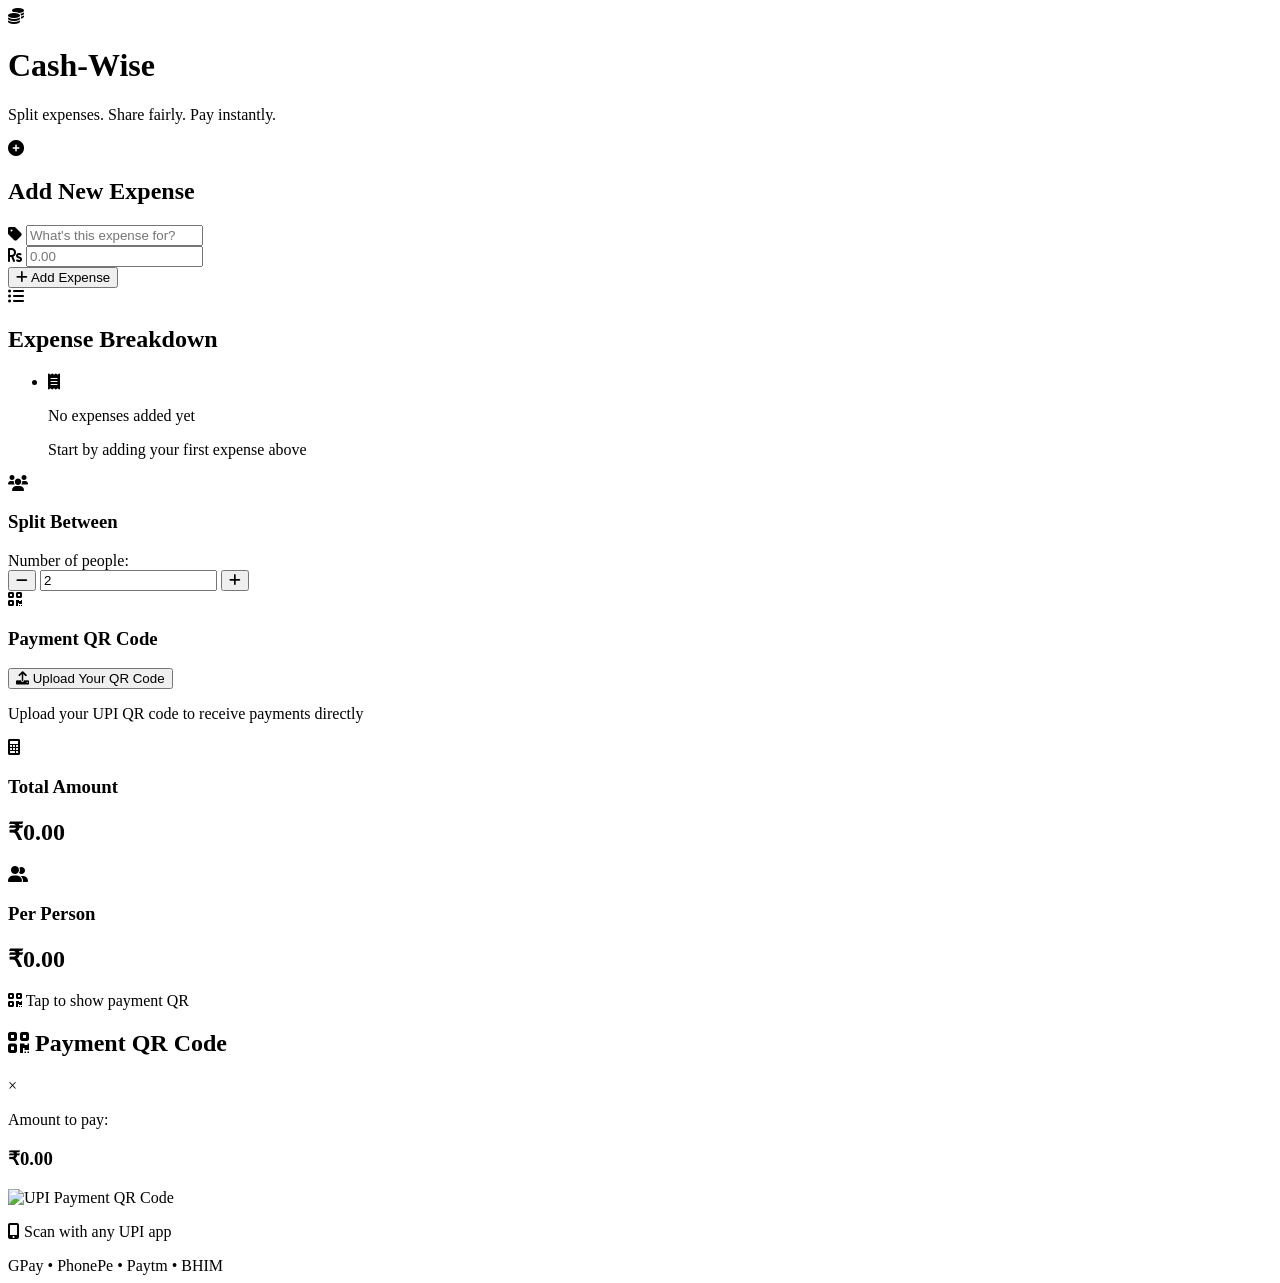
==== index.html @ 42c5b745 "Create index.html" ====
<!DOCTYPE html>
<html lang="en">
<head>
    <meta charset="UTF-8">
    <meta name="viewport" content="width=device-width, initial-scale=1.0">
    <title>Cash-Wise - Money Split App</title>
    <link rel="stylesheet" href="style.css">
    <link href="https://cdnjs.cloudflare.com/ajax/libs/font-awesome/6.0.0/css/all.min.css" rel="stylesheet">
</head>
<body>
    <div class="app-container">
        <header>
            <div class="logo">
                <i class="fas fa-coins"></i>
                <h1>Cash-Wise</h1>
            </div>
            <p class="tagline">Split expenses. Share fairly. Pay instantly.</p>
        </header>

        <section class="input-section">
            <div class="section-header">
                <i class="fas fa-plus-circle"></i>
                <h2>Add New Expense</h2>
            </div>
            <div class="input-card">
                <div class="input-group">
                    <div class="input-field">
                        <i class="fas fa-tag"></i>
                        <input type="text" id="expenseName" placeholder="What's this expense for?">
                    </div>
                    <div class="input-field">
                        <i class="fas fa-rupee-sign"></i>
                        <input type="number" id="expenseAmount" placeholder="0.00" min="0" step="0.01">
                    </div>
                    <button id="addBtn" class="add-btn">
                        <i class="fas fa-plus"></i>
                        Add Expense
                    </button>
                </div>
            </div>
        </section>

        <section class="list-section">
            <div class="section-header">
                <i class="fas fa-list-ul"></i>
                <h2>Expense Breakdown</h2>
            </div>
            <div class="expense-card">
                <ul id="expenseList" class="expense-list">
                    <li class="empty-state">
                        <i class="fas fa-receipt"></i>
                        <p>No expenses added yet</p>
                        <span>Start by adding your first expense above</span>
                    </li>
                </ul>
            </div>
        </section>

        <section class="summary-section">
            <div class="split-controls-card">
                <div class="split-header">
                    <i class="fas fa-users"></i>
                    <h3>Split Between</h3>
                </div>
                <div class="split-input">
                    <label for="friendCount">Number of people:</label>
                    <div class="counter-controls">
                        <button type="button" class="counter-btn" id="decreaseBtn">
                            <i class="fas fa-minus"></i>
                        </button>
                        <input type="number" id="friendCount" value="2" min="1" readonly>
                        <button type="button" class="counter-btn" id="increaseBtn">
                            <i class="fas fa-plus"></i>
                        </button>
                    </div>
                </div>
            </div>

            <div class="qr-upload-card">
                <div class="qr-upload-header">
                    <i class="fas fa-qrcode"></i>
                    <h3>Payment QR Code</h3>
                </div>
                <div class="qr-upload-content">
                    <input type="file" id="qrUpload" accept="image/*" style="display: none;">
                    <button type="button" id="uploadQrBtn" class="upload-btn">
                        <i class="fas fa-upload"></i>
                        Upload Your QR Code
                    </button>
                    <div id="qrPreview" class="qr-preview" style="display: none;">
                        <img id="previewImage" src="" alt="Custom QR Code">
                        <button type="button" id="removeQrBtn" class="remove-btn">
                            <i class="fas fa-trash"></i>
                        </button>
                    </div>
                    <p class="qr-hint">Upload your UPI QR code to receive payments directly</p>
                </div>
            </div>

            <div class="summary-cards">
                <div class="summary-card total-card">
                    <div class="card-icon">
                        <i class="fas fa-calculator"></i>
                    </div>
                    <div class="card-content">
                        <h3>Total Amount</h3>
                        <h2 id="totalAmount">₹0.00</h2>
                    </div>
                </div>
                
                <div class="summary-card per-person-card" id="payBox">
                    <div class="card-icon">
                        <i class="fas fa-user-friends"></i>
                    </div>
                    <div class="card-content">
                        <h3>Per Person</h3>
                        <h2 id="perPersonAmount">₹0.00</h2>
                        <p class="click-hint">
                            <i class="fas fa-qrcode"></i>
                            Tap to show payment QR
                        </p>
                    </div>
                </div>
            </div>
        </section>
    </div>

    <div id="qrModal" class="modal">
        <div class="modal-content">
            <div class="modal-header">
                <h2>
                    <i class="fas fa-qrcode"></i>
                    Payment QR Code
                </h2>
                <span class="close-btn">&times;</span>
            </div>
            <div class="modal-body">
                <div class="amount-display">
                    <p>Amount to pay:</p>
                    <h3 id="modalAmountDisplay">₹0.00</h3>
                </div>
                <div class="qr-container">
                    <img id="qrImage" src="" alt="UPI Payment QR Code">
                </div>
                <div class="payment-info">
                    <p class="scan-hint">
                        <i class="fas fa-mobile-alt"></i>
                        Scan with any UPI app
                    </p>
                    <div class="upi-apps">
                        <span>GPay</span> • <span>PhonePe</span> • <span>Paytm</span> • <span>BHIM</span>
                    </div>
                </div>
            </div>
        </div>
    </div>

    <script src="script.js"></script>
</body>
</html>
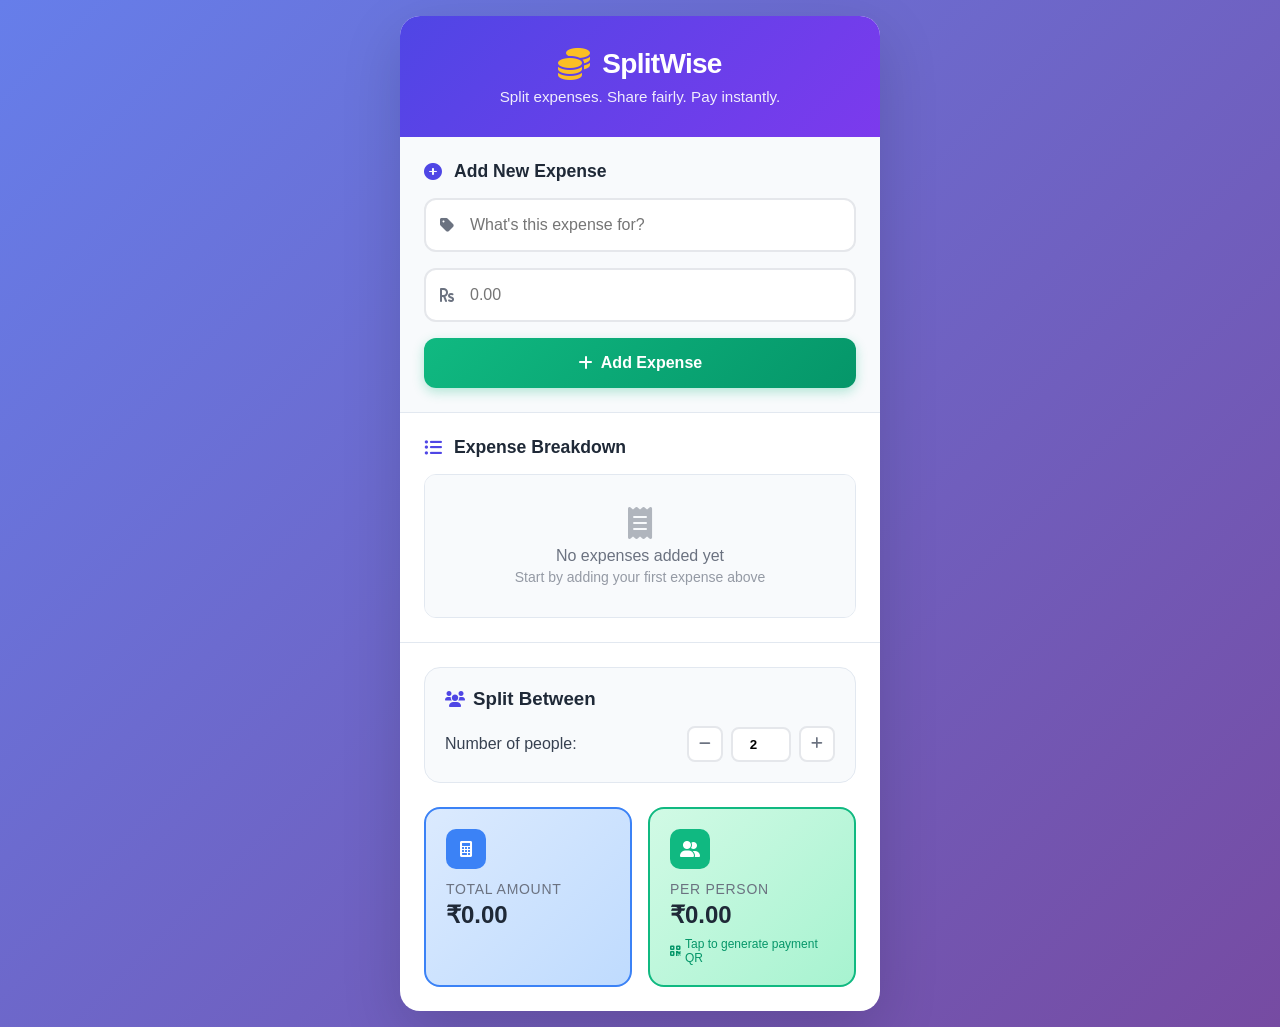
==== commit e7ac5ce5: "Rename app from Cash-Wise to SplitWise" ====
--- a/index.html
+++ b/index.html
@@ -3,7 +3,7 @@
 <head>
     <meta charset="UTF-8">
     <meta name="viewport" content="width=device-width, initial-scale=1.0">
-    <title>Cash-Wise - Money Split App</title>
+    <title>SplitWise - Money Split App</title>
     <link rel="stylesheet" href="style.css">
     <link href="https://cdnjs.cloudflare.com/ajax/libs/font-awesome/6.0.0/css/all.min.css" rel="stylesheet">
 </head>
@@ -12,7 +12,7 @@
         <header>
             <div class="logo">
                 <i class="fas fa-coins"></i>
-                <h1>Cash-Wise</h1>
+                <h1>SplitWise</h1>
             </div>
             <p class="tagline">Split expenses. Share fairly. Pay instantly.</p>
         </header>
@@ -76,27 +76,6 @@
                 </div>
             </div>
 
-            <div class="qr-upload-card">
-                <div class="qr-upload-header">
-                    <i class="fas fa-qrcode"></i>
-                    <h3>Payment QR Code</h3>
-                </div>
-                <div class="qr-upload-content">
-                    <input type="file" id="qrUpload" accept="image/*" style="display: none;">
-                    <button type="button" id="uploadQrBtn" class="upload-btn">
-                        <i class="fas fa-upload"></i>
-                        Upload Your QR Code
-                    </button>
-                    <div id="qrPreview" class="qr-preview" style="display: none;">
-                        <img id="previewImage" src="" alt="Custom QR Code">
-                        <button type="button" id="removeQrBtn" class="remove-btn">
-                            <i class="fas fa-trash"></i>
-                        </button>
-                    </div>
-                    <p class="qr-hint">Upload your UPI QR code to receive payments directly</p>
-                </div>
-            </div>
-
             <div class="summary-cards">
                 <div class="summary-card total-card">
                     <div class="card-icon">
@@ -117,7 +96,7 @@
                         <h2 id="perPersonAmount">₹0.00</h2>
                         <p class="click-hint">
                             <i class="fas fa-qrcode"></i>
-                            Tap to show payment QR
+                            Tap to generate payment QR
                         </p>
                     </div>
                 </div>
--- a/style.css
+++ b/style.css
@@ -0,0 +1,630 @@
+/* Professional Money Split App Styles */
+@import url('https://fonts.googleapis.com/css2?family=Inter:wght@300;400;500;600;700&display=swap');
+
+* {
+    margin: 0;
+    padding: 0;
+    box-sizing: border-box;
+}
+
+body {
+    font-family: 'Inter', -apple-system, BlinkMacSystemFont, 'Segoe UI', sans-serif;
+    background: linear-gradient(135deg, #667eea 0%, #764ba2 100%);
+    min-height: 100vh;
+    padding: 1rem;
+    color: #2d3748;
+}
+
+.app-container {
+    max-width: 480px;
+    margin: 0 auto;
+    background: #ffffff;
+    border-radius: 20px;
+    box-shadow: 0 20px 60px rgba(0, 0, 0, 0.15);
+    overflow: hidden;
+    animation: slideUp 0.6s ease-out;
+}
+
+@keyframes slideUp {
+    from {
+        opacity: 0;
+        transform: translateY(30px);
+    }
+    to {
+        opacity: 1;
+        transform: translateY(0);
+    }
+}
+
+/* Header Styles */
+header {
+    background: linear-gradient(135deg, #4f46e5 0%, #7c3aed 100%);
+    color: white;
+    padding: 2rem 1.5rem;
+    text-align: center;
+}
+
+.logo {
+    display: flex;
+    align-items: center;
+    justify-content: center;
+    gap: 0.75rem;
+    margin-bottom: 0.5rem;
+}
+
+.logo i {
+    font-size: 2rem;
+    color: #fbbf24;
+}
+
+.logo h1 {
+    font-size: 1.75rem;
+    font-weight: 700;
+    letter-spacing: -0.025em;
+}
+
+.tagline {
+    font-size: 0.95rem;
+    opacity: 0.9;
+    font-weight: 400;
+}
+
+/* Section Headers */
+.section-header {
+    display: flex;
+    align-items: center;
+    gap: 0.75rem;
+    margin-bottom: 1rem;
+    padding: 0 1.5rem;
+    padding-top: 1.5rem;
+}
+
+.section-header i {
+    color: #4f46e5;
+    font-size: 1.1rem;
+}
+
+.section-header h2 {
+    font-size: 1.1rem;
+    font-weight: 600;
+    color: #1f2937;
+}
+
+/* Input Section */
+.input-section {
+    background: #f8fafc;
+    border-bottom: 1px solid #e2e8f0;
+}
+
+.input-card {
+    padding: 0 1.5rem 1.5rem;
+}
+
+.input-group {
+    display: flex;
+    flex-direction: column;
+    gap: 1rem;
+}
+
+.input-field {
+    position: relative;
+    display: flex;
+    align-items: center;
+}
+
+.input-field i {
+    position: absolute;
+    left: 1rem;
+    color: #6b7280;
+    z-index: 1;
+}
+
+.input-field input {
+    width: 100%;
+    padding: 1rem 1rem 1rem 2.75rem;
+    border: 2px solid #e5e7eb;
+    border-radius: 12px;
+    font-size: 1rem;
+    font-weight: 500;
+    background: white;
+    transition: all 0.2s ease;
+}
+
+.input-field input:focus {
+    outline: none;
+    border-color: #4f46e5;
+    box-shadow: 0 0 0 3px rgba(79, 70, 229, 0.1);
+}
+
+.add-btn {
+    background: linear-gradient(135deg, #10b981 0%, #059669 100%);
+    color: white;
+    border: none;
+    padding: 1rem 1.5rem;
+    border-radius: 12px;
+    font-size: 1rem;
+    font-weight: 600;
+    cursor: pointer;
+    display: flex;
+    align-items: center;
+    justify-content: center;
+    gap: 0.5rem;
+    transition: all 0.2s ease;
+    box-shadow: 0 4px 12px rgba(16, 185, 129, 0.3);
+}
+
+.add-btn:hover {
+    transform: translateY(-2px);
+    box-shadow: 0 6px 20px rgba(16, 185, 129, 0.4);
+}
+
+.add-btn:active {
+    transform: translateY(0);
+}
+
+/* Expense List */
+.list-section {
+    background: white;
+    border-bottom: 1px solid #e2e8f0;
+}
+
+.expense-card {
+    padding: 0 1.5rem 1.5rem;
+}
+
+.expense-list {
+    list-style: none;
+    background: #f8fafc;
+    border-radius: 12px;
+    overflow: hidden;
+    border: 1px solid #e2e8f0;
+}
+
+.expense-list li {
+    display: flex;
+    justify-content: space-between;
+    align-items: center;
+    padding: 1rem 1.25rem;
+    border-bottom: 1px solid #e2e8f0;
+    background: white;
+    transition: background-color 0.2s ease;
+}
+
+.expense-list li:last-child {
+    border-bottom: none;
+}
+
+.expense-list li:hover {
+    background: #f1f5f9;
+}
+
+.expense-list li .expense-name {
+    font-weight: 500;
+    color: #374151;
+}
+
+.expense-list li .expense-amount {
+    font-weight: 600;
+    color: #059669;
+    font-size: 1.1rem;
+}
+
+.empty-state {
+    flex-direction: column !important;
+    text-align: center;
+    padding: 2rem 1rem !important;
+    color: #6b7280;
+    background: #f8fafc !important;
+}
+
+.empty-state i {
+    font-size: 2rem;
+    margin-bottom: 0.5rem;
+    opacity: 0.5;
+}
+
+.empty-state p {
+    font-weight: 500;
+    margin-bottom: 0.25rem;
+}
+
+.empty-state span {
+    font-size: 0.875rem;
+    opacity: 0.7;
+}
+
+/* Split Controls */
+.split-controls-card, .qr-upload-card {
+    margin: 1.5rem;
+    background: #f8fafc;
+    border-radius: 16px;
+    padding: 1.25rem;
+    border: 1px solid #e2e8f0;
+}
+
+.split-header, .qr-upload-header {
+    display: flex;
+    align-items: center;
+    gap: 0.5rem;
+    margin-bottom: 1rem;
+}
+
+.split-header i, .qr-upload-header i {
+    color: #4f46e5;
+}
+
+.split-header h3, .qr-upload-header h3 {
+    font-weight: 600;
+    color: #1f2937;
+}
+
+.split-input {
+    display: flex;
+    justify-content: space-between;
+    align-items: center;
+}
+
+.split-input label {
+    font-weight: 500;
+    color: #374151;
+}
+
+.counter-controls {
+    display: flex;
+    align-items: center;
+    gap: 0.5rem;
+}
+
+.counter-btn {
+    width: 36px;
+    height: 36px;
+    border: 2px solid #e5e7eb;
+    background: white;
+    border-radius: 8px;
+    display: flex;
+    align-items: center;
+    justify-content: center;
+    cursor: pointer;
+    transition: all 0.2s ease;
+    color: #6b7280;
+}
+
+.counter-btn:hover {
+    border-color: #4f46e5;
+    color: #4f46e5;
+}
+
+#friendCount {
+    width: 60px;
+    text-align: center;
+    padding: 0.5rem;
+    border: 2px solid #e5e7eb;
+    border-radius: 8px;
+    font-weight: 600;
+    background: white;
+}
+
+/* QR Upload Section */
+.qr-upload-content {
+    text-align: center;
+}
+
+.upload-btn {
+    background: linear-gradient(135deg, #8b5cf6 0%, #7c3aed 100%);
+    color: white;
+    border: none;
+    padding: 0.75rem 1.5rem;
+    border-radius: 10px;
+    font-size: 0.9rem;
+    font-weight: 600;
+    cursor: pointer;
+    display: inline-flex;
+    align-items: center;
+    gap: 0.5rem;
+    transition: all 0.2s ease;
+    box-shadow: 0 4px 12px rgba(139, 92, 246, 0.3);
+}
+
+.upload-btn:hover {
+    transform: translateY(-2px);
+    box-shadow: 0 6px 20px rgba(139, 92, 246, 0.4);
+}
+
+.qr-preview {
+    margin-top: 1rem;
+    position: relative;
+    display: inline-block;
+}
+
+.qr-preview img {
+    width: 120px;
+    height: 120px;
+    border-radius: 12px;
+    border: 2px solid #e5e7eb;
+    object-fit: cover;
+}
+
+.remove-btn {
+    position: absolute;
+    top: -8px;
+    right: -8px;
+    background: #ef4444;
+    color: white;
+    border: none;
+    width: 24px;
+    height: 24px;
+    border-radius: 50%;
+    cursor: pointer;
+    display: flex;
+    align-items: center;
+    justify-content: center;
+    font-size: 0.75rem;
+    transition: all 0.2s ease;
+}
+
+.remove-btn:hover {
+    background: #dc2626;
+    transform: scale(1.1);
+}
+
+.qr-hint {
+    font-size: 0.8rem;
+    color: #6b7280;
+    margin-top: 0.75rem;
+    font-style: italic;
+}
+
+/* Summary Cards */
+.summary-cards {
+    display: grid;
+    grid-template-columns: 1fr 1fr;
+    gap: 1rem;
+    padding: 0 1.5rem 1.5rem;
+}
+
+.summary-card {
+    background: white;
+    border-radius: 16px;
+    padding: 1.25rem;
+    border: 2px solid #e5e7eb;
+    transition: all 0.3s ease;
+}
+
+.total-card {
+    border-color: #3b82f6;
+    background: linear-gradient(135deg, #dbeafe 0%, #bfdbfe 100%);
+}
+
+.per-person-card {
+    border-color: #10b981;
+    background: linear-gradient(135deg, #d1fae5 0%, #a7f3d0 100%);
+    cursor: pointer;
+    position: relative;
+    overflow: hidden;
+}
+
+.per-person-card:hover {
+    transform: translateY(-4px);
+    box-shadow: 0 10px 25px rgba(16, 185, 129, 0.3);
+}
+
+.per-person-card::before {
+    content: '';
+    position: absolute;
+    top: 0;
+    left: -100%;
+    width: 100%;
+    height: 100%;
+    background: linear-gradient(90deg, transparent, rgba(255,255,255,0.3), transparent);
+    transition: left 0.5s ease;
+}
+
+.per-person-card:hover::before {
+    left: 100%;
+}
+
+.card-icon {
+    display: flex;
+    align-items: center;
+    justify-content: center;
+    width: 40px;
+    height: 40px;
+    border-radius: 10px;
+    margin-bottom: 0.75rem;
+}
+
+.total-card .card-icon {
+    background: #3b82f6;
+    color: white;
+}
+
+.per-person-card .card-icon {
+    background: #10b981;
+    color: white;
+}
+
+.card-content h3 {
+    font-size: 0.875rem;
+    font-weight: 500;
+    color: #6b7280;
+    margin-bottom: 0.25rem;
+    text-transform: uppercase;
+    letter-spacing: 0.05em;
+}
+
+.card-content h2 {
+    font-size: 1.5rem;
+    font-weight: 700;
+    color: #1f2937;
+    margin-bottom: 0.5rem;
+}
+
+.click-hint {
+    font-size: 0.75rem;
+    color: #059669;
+    font-weight: 500;
+    display: flex;
+    align-items: center;
+    gap: 0.25rem;
+}
+
+/* Modal Styles */
+.modal {
+    display: none;
+    position: fixed;
+    z-index: 1000;
+    left: 0;
+    top: 0;
+    width: 100%;
+    height: 100%;
+    background: rgba(0, 0, 0, 0.7);
+    backdrop-filter: blur(4px);
+    justify-content: center;
+    align-items: center;
+    animation: fadeIn 0.3s ease;
+}
+
+@keyframes fadeIn {
+    from { opacity: 0; }
+    to { opacity: 1; }
+}
+
+.modal-content {
+    background: white;
+    border-radius: 20px;
+    width: 90%;
+    max-width: 400px;
+    box-shadow: 0 25px 50px rgba(0, 0, 0, 0.25);
+    animation: modalSlideUp 0.3s ease;
+    overflow: hidden;
+}
+
+@keyframes modalSlideUp {
+    from {
+        opacity: 0;
+        transform: translateY(30px) scale(0.95);
+    }
+    to {
+        opacity: 1;
+        transform: translateY(0) scale(1);
+    }
+}
+
+.modal-header {
+    background: linear-gradient(135deg, #4f46e5 0%, #7c3aed 100%);
+    color: white;
+    padding: 1.5rem;
+    display: flex;
+    justify-content: space-between;
+    align-items: center;
+}
+
+.modal-header h2 {
+    display: flex;
+    align-items: center;
+    gap: 0.5rem;
+    font-size: 1.25rem;
+    font-weight: 600;
+}
+
+.close-btn {
+    background: rgba(255, 255, 255, 0.2);
+    border: none;
+    color: white;
+    width: 32px;
+    height: 32px;
+    border-radius: 50%;
+    display: flex;
+    align-items: center;
+    justify-content: center;
+    cursor: pointer;
+    font-size: 1.25rem;
+    transition: background-color 0.2s ease;
+}
+
+.close-btn:hover {
+    background: rgba(255, 255, 255, 0.3);
+}
+
+.modal-body {
+    padding: 2rem;
+    text-align: center;
+}
+
+.amount-display {
+    margin-bottom: 1.5rem;
+}
+
+.amount-display p {
+    color: #6b7280;
+    font-size: 0.875rem;
+    margin-bottom: 0.25rem;
+}
+
+.amount-display h3 {
+    font-size: 2rem;
+    font-weight: 700;
+    color: #059669;
+}
+
+.qr-container {
+    background: white;
+    border: 3px solid #e5e7eb;
+    border-radius: 16px;
+    padding: 1rem;
+    margin: 1.5rem 0;
+    display: inline-block;
+}
+
+.qr-container img {
+    width: 200px;
+    height: 200px;
+    display: block;
+    border-radius: 8px;
+}
+
+.payment-info {
+    margin-top: 1.5rem;
+}
+
+.scan-hint {
+    display: flex;
+    align-items: center;
+    justify-content: center;
+    gap: 0.5rem;
+    color: #4b5563;
+    font-weight: 500;
+    margin-bottom: 0.75rem;
+}
+
+.upi-apps {
+    font-size: 0.875rem;
+    color: #6b7280;
+    font-weight: 500;
+}
+
+.upi-apps span {
+    color: #4f46e5;
+}
+
+/* Responsive Design */
+@media (max-width: 480px) {
+    .app-container {
+        margin: 0;
+        border-radius: 0;
+        min-height: 100vh;
+    }
+    
+    .summary-cards {
+        grid-template-columns: 1fr;
+    }
+    
+    .input-group {
+        gap: 0.75rem;
+    }
+    
+    .modal-content {
+        width: 95%;
+        margin: 1rem;
+    }
+}
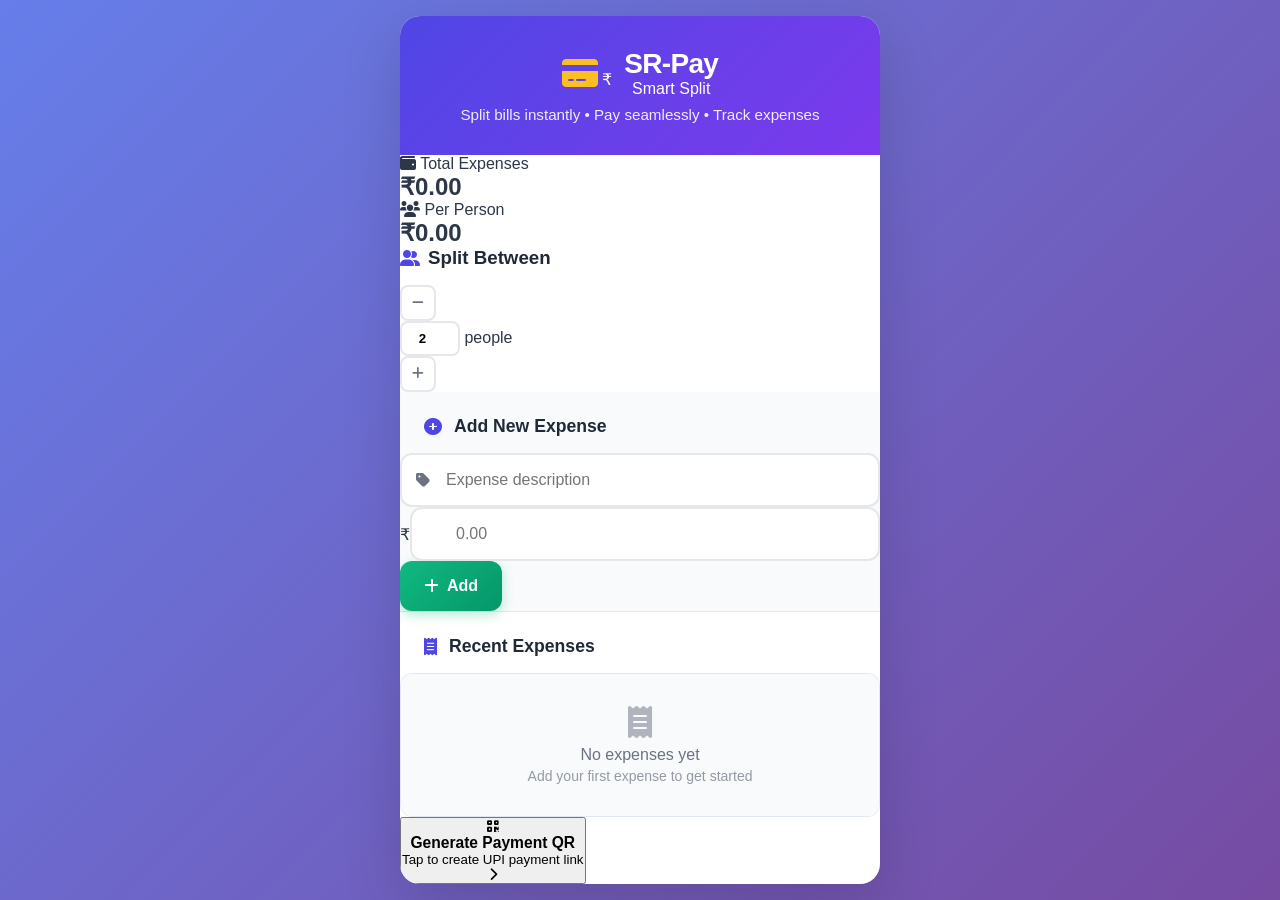
==== commit fc05d64b: "Update index.html" ====
--- a/index.html
+++ b/index.html
@@ -3,7 +3,7 @@
 <head>
     <meta charset="UTF-8">
     <meta name="viewport" content="width=device-width, initial-scale=1.0">
-    <title>SplitWise - Money Split App</title>
+    <title>SR-Pay - Smart Money Splitting</title>
     <link rel="stylesheet" href="style.css">
     <link href="https://cdnjs.cloudflare.com/ajax/libs/font-awesome/6.0.0/css/all.min.css" rel="stylesheet">
 </head>
@@ -11,123 +11,150 @@
     <div class="app-container">
         <header>
             <div class="logo">
-                <i class="fas fa-coins"></i>
-                <h1>SplitWise</h1>
+                <div class="logo-icon">
+                    <i class="fas fa-credit-card"></i>
+                    <span class="logo-accent">₹</span>
+                </div>
+                <div class="logo-text">
+                    <h1>SR-Pay</h1>
+                    <span class="logo-subtitle">Smart Split</span>
+                </div>
             </div>
-            <p class="tagline">Split expenses. Share fairly. Pay instantly.</p>
+            <p class="tagline">Split bills instantly • Pay seamlessly • Track expenses</p>
         </header>
+
+        <section class="balance-overview">
+            <div class="balance-card">
+                <div class="balance-header">
+                    <i class="fas fa-wallet"></i>
+                    <span>Total Expenses</span>
+                </div>
+                <h2 id="totalAmount">₹0.00</h2>
+            </div>
+            <div class="balance-card highlight">
+                <div class="balance-header">
+                    <i class="fas fa-users"></i>
+                    <span>Per Person</span>
+                </div>
+                <h2 id="perPersonAmount">₹0.00</h2>
+            </div>
+        </section>
+
+        <section class="split-section">
+            <div class="split-card">
+                <div class="split-header">
+                    <i class="fas fa-user-friends"></i>
+                    <h3>Split Between</h3>
+                </div>
+                <div class="people-counter">
+                    <button type="button" class="counter-btn" id="decreaseBtn">
+                        <i class="fas fa-minus"></i>
+                    </button>
+                    <div class="counter-display">
+                        <input type="number" id="friendCount" value="2" min="1" readonly>
+                        <span>people</span>
+                    </div>
+                    <button type="button" class="counter-btn" id="increaseBtn">
+                        <i class="fas fa-plus"></i>
+                    </button>
+                </div>
+            </div>
+        </section>
 
         <section class="input-section">
             <div class="section-header">
                 <i class="fas fa-plus-circle"></i>
                 <h2>Add New Expense</h2>
             </div>
-            <div class="input-card">
-                <div class="input-group">
+            <div class="expense-form">
+                <div class="form-row">
                     <div class="input-field">
                         <i class="fas fa-tag"></i>
-                        <input type="text" id="expenseName" placeholder="What's this expense for?">
+                        <input type="text" id="expenseName" placeholder="Expense description">
                     </div>
-                    <div class="input-field">
-                        <i class="fas fa-rupee-sign"></i>
+                </div>
+                <div class="form-row">
+                    <div class="input-field amount-field">
+                        <span class="currency">₹</span>
                         <input type="number" id="expenseAmount" placeholder="0.00" min="0" step="0.01">
                     </div>
                     <button id="addBtn" class="add-btn">
                         <i class="fas fa-plus"></i>
-                        Add Expense
+                        Add
                     </button>
                 </div>
             </div>
         </section>
 
-        <section class="list-section">
+        <section class="expenses-section">
             <div class="section-header">
-                <i class="fas fa-list-ul"></i>
-                <h2>Expense Breakdown</h2>
+                <i class="fas fa-receipt"></i>
+                <h2>Recent Expenses</h2>
             </div>
-            <div class="expense-card">
+            <div class="expenses-container">
                 <ul id="expenseList" class="expense-list">
                     <li class="empty-state">
-                        <i class="fas fa-receipt"></i>
-                        <p>No expenses added yet</p>
-                        <span>Start by adding your first expense above</span>
+                        <div class="empty-icon">
+                            <i class="fas fa-receipt"></i>
+                        </div>
+                        <p>No expenses yet</p>
+                        <span>Add your first expense to get started</span>
                     </li>
                 </ul>
             </div>
         </section>
 
-        <section class="summary-section">
-            <div class="split-controls-card">
-                <div class="split-header">
-                    <i class="fas fa-users"></i>
-                    <h3>Split Between</h3>
-                </div>
-                <div class="split-input">
-                    <label for="friendCount">Number of people:</label>
-                    <div class="counter-controls">
-                        <button type="button" class="counter-btn" id="decreaseBtn">
-                            <i class="fas fa-minus"></i>
-                        </button>
-                        <input type="number" id="friendCount" value="2" min="1" readonly>
-                        <button type="button" class="counter-btn" id="increaseBtn">
-                            <i class="fas fa-plus"></i>
-                        </button>
+        <section class="payment-section">
+            <button class="payment-btn" id="payBox">
+                <div class="payment-content">
+                    <div class="payment-icon">
+                        <i class="fas fa-qrcode"></i>
+                    </div>
+                    <div class="payment-text">
+                        <h3>Generate Payment QR</h3>
+                        <p>Tap to create UPI payment link</p>
+                    </div>
+                    <div class="payment-arrow">
+                        <i class="fas fa-chevron-right"></i>
                     </div>
                 </div>
-            </div>
-
-            <div class="summary-cards">
-                <div class="summary-card total-card">
-                    <div class="card-icon">
-                        <i class="fas fa-calculator"></i>
-                    </div>
-                    <div class="card-content">
-                        <h3>Total Amount</h3>
-                        <h2 id="totalAmount">₹0.00</h2>
-                    </div>
-                </div>
-                
-                <div class="summary-card per-person-card" id="payBox">
-                    <div class="card-icon">
-                        <i class="fas fa-user-friends"></i>
-                    </div>
-                    <div class="card-content">
-                        <h3>Per Person</h3>
-                        <h2 id="perPersonAmount">₹0.00</h2>
-                        <p class="click-hint">
-                            <i class="fas fa-qrcode"></i>
-                            Tap to generate payment QR
-                        </p>
-                    </div>
-                </div>
-            </div>
+            </button>
         </section>
     </div>
 
     <div id="qrModal" class="modal">
         <div class="modal-content">
             <div class="modal-header">
-                <h2>
+                <div class="modal-title">
                     <i class="fas fa-qrcode"></i>
-                    Payment QR Code
-                </h2>
-                <span class="close-btn">&times;</span>
+                    <h2>Payment QR Code</h2>
+                </div>
+                <button class="close-btn">&times;</button>
             </div>
             <div class="modal-body">
-                <div class="amount-display">
-                    <p>Amount to pay:</p>
-                    <h3 id="modalAmountDisplay">₹0.00</h3>
+                <div class="payment-details">
+                    <div class="amount-display">
+                        <span class="amount-label">Amount to Pay</span>
+                        <h3 id="modalAmountDisplay">₹0.00</h3>
+                    </div>
+                    <div class="payee-info">
+                        <i class="fas fa-user-circle"></i>
+                        <span>Sumit Rathod</span>
+                    </div>
                 </div>
                 <div class="qr-container">
                     <img id="qrImage" src="" alt="UPI Payment QR Code">
                 </div>
-                <div class="payment-info">
-                    <p class="scan-hint">
+                <div class="payment-apps">
+                    <p class="scan-instruction">
                         <i class="fas fa-mobile-alt"></i>
                         Scan with any UPI app
                     </p>
-                    <div class="upi-apps">
-                        <span>GPay</span> • <span>PhonePe</span> • <span>Paytm</span> • <span>BHIM</span>
+                    <div class="app-logos">
+                        <span class="app-name">GPay</span>
+                        <span class="app-name">PhonePe</span>
+                        <span class="app-name">Paytm</span>
+                        <span class="app-name">BHIM</span>
                     </div>
                 </div>
             </div>
--- a/style.css
+++ b/style.css
@@ -234,7 +234,7 @@
 }
 
 /* Split Controls */
-.split-controls-card, .qr-upload-card {
+.split-controls-card {
     margin: 1.5rem;
     background: #f8fafc;
     border-radius: 16px;
@@ -242,18 +242,18 @@
     border: 1px solid #e2e8f0;
 }
 
-.split-header, .qr-upload-header {
+.split-header {
     display: flex;
     align-items: center;
     gap: 0.5rem;
     margin-bottom: 1rem;
 }
 
-.split-header i, .qr-upload-header i {
+.split-header i {
     color: #4f46e5;
 }
 
-.split-header h3, .qr-upload-header h3 {
+.split-header h3 {
     font-weight: 600;
     color: #1f2937;
 }
@@ -302,76 +302,6 @@
     border-radius: 8px;
     font-weight: 600;
     background: white;
-}
-
-/* QR Upload Section */
-.qr-upload-content {
-    text-align: center;
-}
-
-.upload-btn {
-    background: linear-gradient(135deg, #8b5cf6 0%, #7c3aed 100%);
-    color: white;
-    border: none;
-    padding: 0.75rem 1.5rem;
-    border-radius: 10px;
-    font-size: 0.9rem;
-    font-weight: 600;
-    cursor: pointer;
-    display: inline-flex;
-    align-items: center;
-    gap: 0.5rem;
-    transition: all 0.2s ease;
-    box-shadow: 0 4px 12px rgba(139, 92, 246, 0.3);
-}
-
-.upload-btn:hover {
-    transform: translateY(-2px);
-    box-shadow: 0 6px 20px rgba(139, 92, 246, 0.4);
-}
-
-.qr-preview {
-    margin-top: 1rem;
-    position: relative;
-    display: inline-block;
-}
-
-.qr-preview img {
-    width: 120px;
-    height: 120px;
-    border-radius: 12px;
-    border: 2px solid #e5e7eb;
-    object-fit: cover;
-}
-
-.remove-btn {
-    position: absolute;
-    top: -8px;
-    right: -8px;
-    background: #ef4444;
-    color: white;
-    border: none;
-    width: 24px;
-    height: 24px;
-    border-radius: 50%;
-    cursor: pointer;
-    display: flex;
-    align-items: center;
-    justify-content: center;
-    font-size: 0.75rem;
-    transition: all 0.2s ease;
-}
-
-.remove-btn:hover {
-    background: #dc2626;
-    transform: scale(1.1);
-}
-
-.qr-hint {
-    font-size: 0.8rem;
-    color: #6b7280;
-    margin-top: 0.75rem;
-    font-style: italic;
 }
 
 /* Summary Cards */
